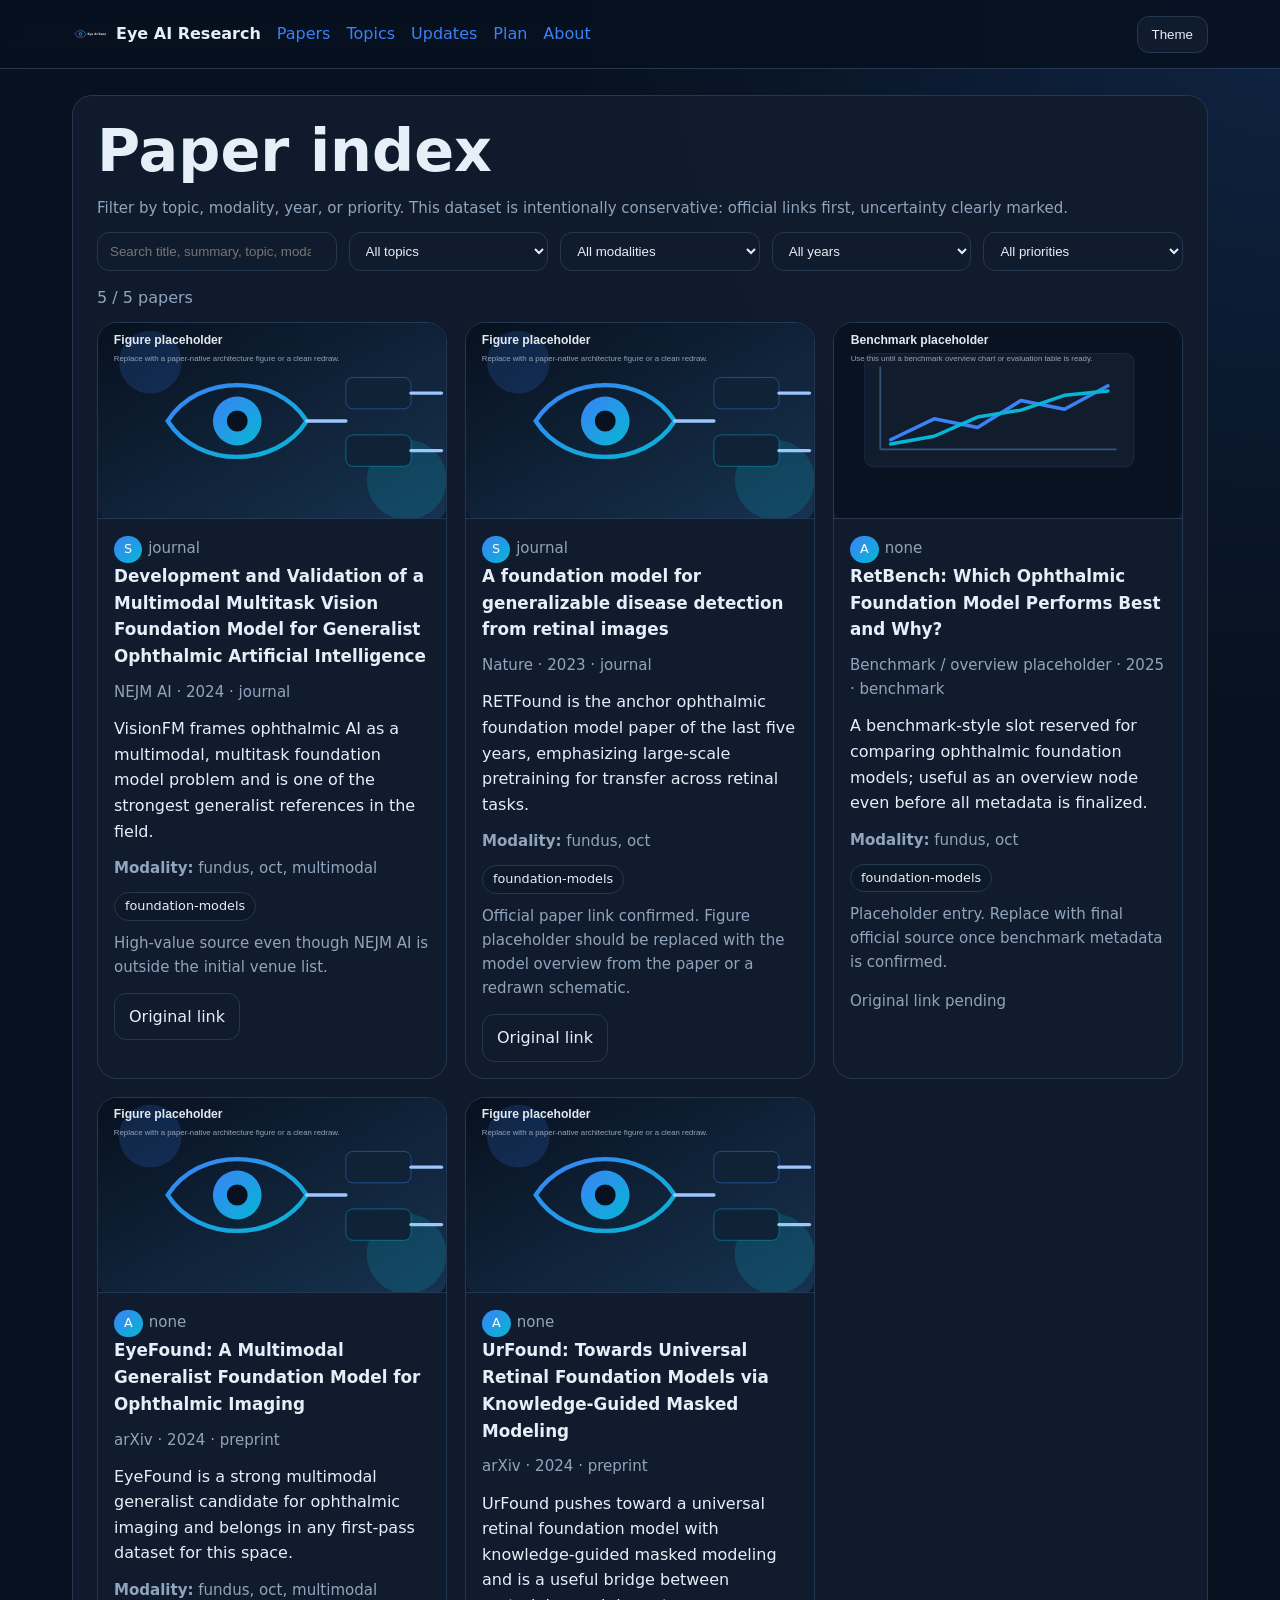
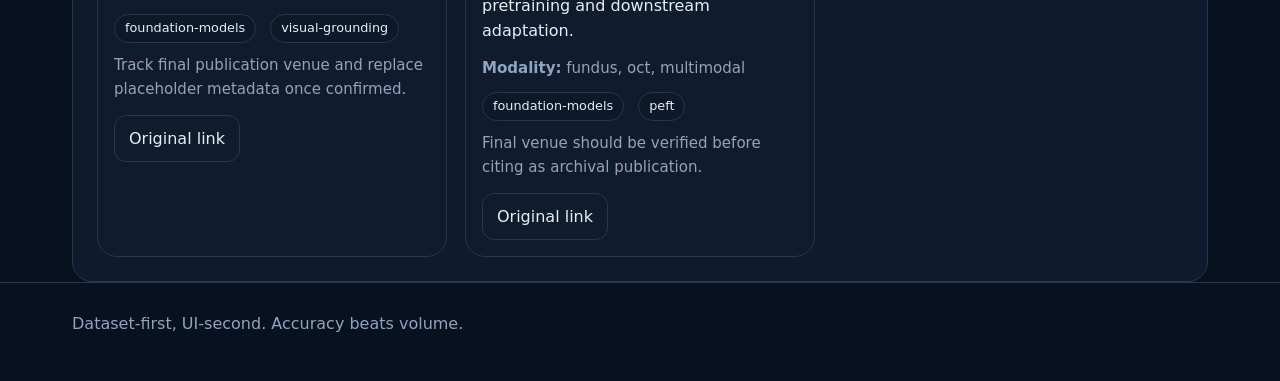
==== papers/index.html @ b607905f "Initial Eye AI Research GitHub Pages site" ====
<!doctype html>
<html lang="en" data-theme="dark">
<head>
  <meta charset="utf-8">
  <meta name="viewport" content="width=device-width, initial-scale=1">
  <title>Papers · Eye AI Research</title>
  <link rel="icon" href="../assets/images/logo.svg" type="image/svg+xml">
  <link rel="stylesheet" href="../assets/css/style.css">
</head>
<body>
<header><div class="container"><nav><a class="brand" href="../index.html"><img src="../assets/images/logo.svg" alt="Eye AI Research" width="34">Eye AI Research</a><a href="index.html">Papers</a><a href="../topics/foundation-models.html">Topics</a><a href="../updates/index.html">Updates</a><a href="../pages/research.html">Plan</a><a href="../pages/about.html">About</a><span class="spacer"></span><button class="theme-btn" data-theme-toggle type="button">Theme</button></nav></div></header>
<main class="container" id="papers-page">
  <section class="section">
    <h1>Paper index</h1>
    <p class="small">Filter by topic, modality, year, or priority. This dataset is intentionally conservative: official links first, uncertainty clearly marked.</p>
    <div class="filters">
      <input id="search" type="search" placeholder="Search title, summary, topic, modality...">
      <select id="topic-filter"><option value="">All topics</option></select>
      <select id="modality-filter"><option value="">All modalities</option></select>
      <select id="year-filter"><option value="">All years</option></select>
      <select id="priority-filter"><option value="">All priorities</option><option value="S">S</option><option value="A">A</option><option value="B">B</option><option value="C">C</option></select>
    </div>
    <div class="results-meta" id="results-count">Loading…</div>
    <div id="papers-grid" class="paper-grid js-data-error"></div>
  </section>
</main>
<footer><div class="container">Dataset-first, UI-second. Accuracy beats volume.</div></footer>
<script src="../assets/js/site.js" defer></script>
</body>
</html>
---- assets/css/style.css ----
:root {
  --bg: #07111f;
  --bg-soft: #0d1828;
  --card: #101c2e;
  --text: #e6eef8;
  --muted: #91a4bd;
  --border: #243852;
  --blue: #3b82f6;
  --cyan: #06b6d4;
  --gold: #f59e0b;
}
html[data-theme='light'] {
  --bg: #f7fbff;
  --bg-soft: #edf4fb;
  --card: #ffffff;
  --text: #102036;
  --muted: #58718c;
  --border: #d8e3ef;
}
* { box-sizing: border-box; }
body {
  margin: 0;
  font-family: Inter, ui-sans-serif, system-ui, -apple-system, BlinkMacSystemFont, "Segoe UI", sans-serif;
  background: radial-gradient(circle at top right, rgba(59,130,246,.16), transparent 30%), var(--bg);
  color: var(--text);
  line-height: 1.6;
}
a { color: var(--blue); text-decoration: none; }
a:hover { text-decoration: underline; }
img { max-width: 100%; }
.container { max-width: 1180px; margin: 0 auto; padding: 0 22px; }
header {
  position: sticky; top: 0; z-index: 20;
  backdrop-filter: blur(12px);
  background: color-mix(in srgb, var(--bg) 82%, transparent);
  border-bottom: 1px solid var(--border);
}
nav { display: flex; align-items: center; gap: 16px; min-height: 68px; flex-wrap: wrap; }
.brand { display: inline-flex; align-items: center; gap: 10px; font-weight: 700; color: var(--text); }
.spacer { flex: 1; }
.theme-btn, .btn {
  border: 1px solid var(--border);
  background: var(--card);
  color: var(--text);
  border-radius: 12px;
  padding: 10px 14px;
  cursor: pointer;
  display: inline-flex;
  align-items: center;
  gap: 8px;
}
.btn.primary { background: linear-gradient(135deg, var(--blue), var(--cyan)); border-color: transparent; color: white; }
main { padding: 36px 0 56px; }
.hero {
  display: grid;
  grid-template-columns: 1.25fr 0.95fr;
  gap: 28px;
  align-items: center;
}
.hero-card, .section, .card {
  background: color-mix(in srgb, var(--card) 94%, transparent);
  border: 1px solid var(--border);
  border-radius: 20px;
}
.hero-card { padding: 28px; }
.section { padding: 24px; margin-top: 26px; }
.grid { display: grid; gap: 18px; }
.grid-2 { grid-template-columns: repeat(2, minmax(0,1fr)); }
.grid-3 { grid-template-columns: repeat(3, minmax(0,1fr)); }
.paper-grid { display: grid; grid-template-columns: repeat(auto-fit, minmax(280px, 1fr)); gap: 18px; }
.card { overflow: hidden; }
.card-body { padding: 16px; }
.card-media { aspect-ratio: 16 / 9; background: var(--bg-soft); border-bottom: 1px solid var(--border); }
.card-media img { width: 100%; height: 100%; object-fit: cover; display: block; }
h1 { font-size: clamp(2rem, 4.6vw, 3.8rem); line-height: 1.05; margin: 0 0 14px; }
h2 { margin: 0 0 14px; font-size: 1.6rem; }
h3 { margin: 0 0 10px; font-size: 1.05rem; }
p { margin: 0 0 12px; }
.small { font-size: .94rem; color: var(--muted); }
.muted { color: var(--muted); }
.badge, .flag {
  display: inline-flex; align-items: center; justify-content: center;
  padding: 3px 10px; border-radius: 999px; font-size: .8rem; margin-right: 6px;
}
.badge { border: 1px solid var(--border); background: var(--bg-soft); }
.flag { background: linear-gradient(135deg, var(--blue), var(--cyan)); color: white; }
.tags { display: flex; gap: 8px; flex-wrap: wrap; margin: 8px 0 10px; }
.actions { display: flex; gap: 10px; flex-wrap: wrap; margin-top: 14px; }
.meta-list { display: grid; grid-template-columns: repeat(2, minmax(0,1fr)); gap: 12px; }
.filters {
  display: grid;
  grid-template-columns: 1.2fr repeat(4, minmax(0, 1fr));
  gap: 12px;
  margin-bottom: 14px;
}
input, select {
  width: 100%; padding: 10px 12px; border-radius: 12px; border: 1px solid var(--border);
  background: var(--card); color: var(--text);
}
.results-meta { margin-bottom: 12px; color: var(--muted); }
.topic-hero { display: grid; grid-template-columns: 1.1fr .9fr; gap: 20px; align-items: center; }
.notice {
  padding: 14px 16px; border-left: 4px solid var(--gold); background: rgba(245,158,11,.08); border-radius: 12px;
}
footer { border-top: 1px solid var(--border); color: var(--muted); padding: 28px 0 44px; }
code { background: var(--bg-soft); border: 1px solid var(--border); padding: 2px 6px; border-radius: 8px; }
@media (max-width: 920px) {
  .hero, .topic-hero, .grid-2, .grid-3, .filters { grid-template-columns: 1fr; }
}
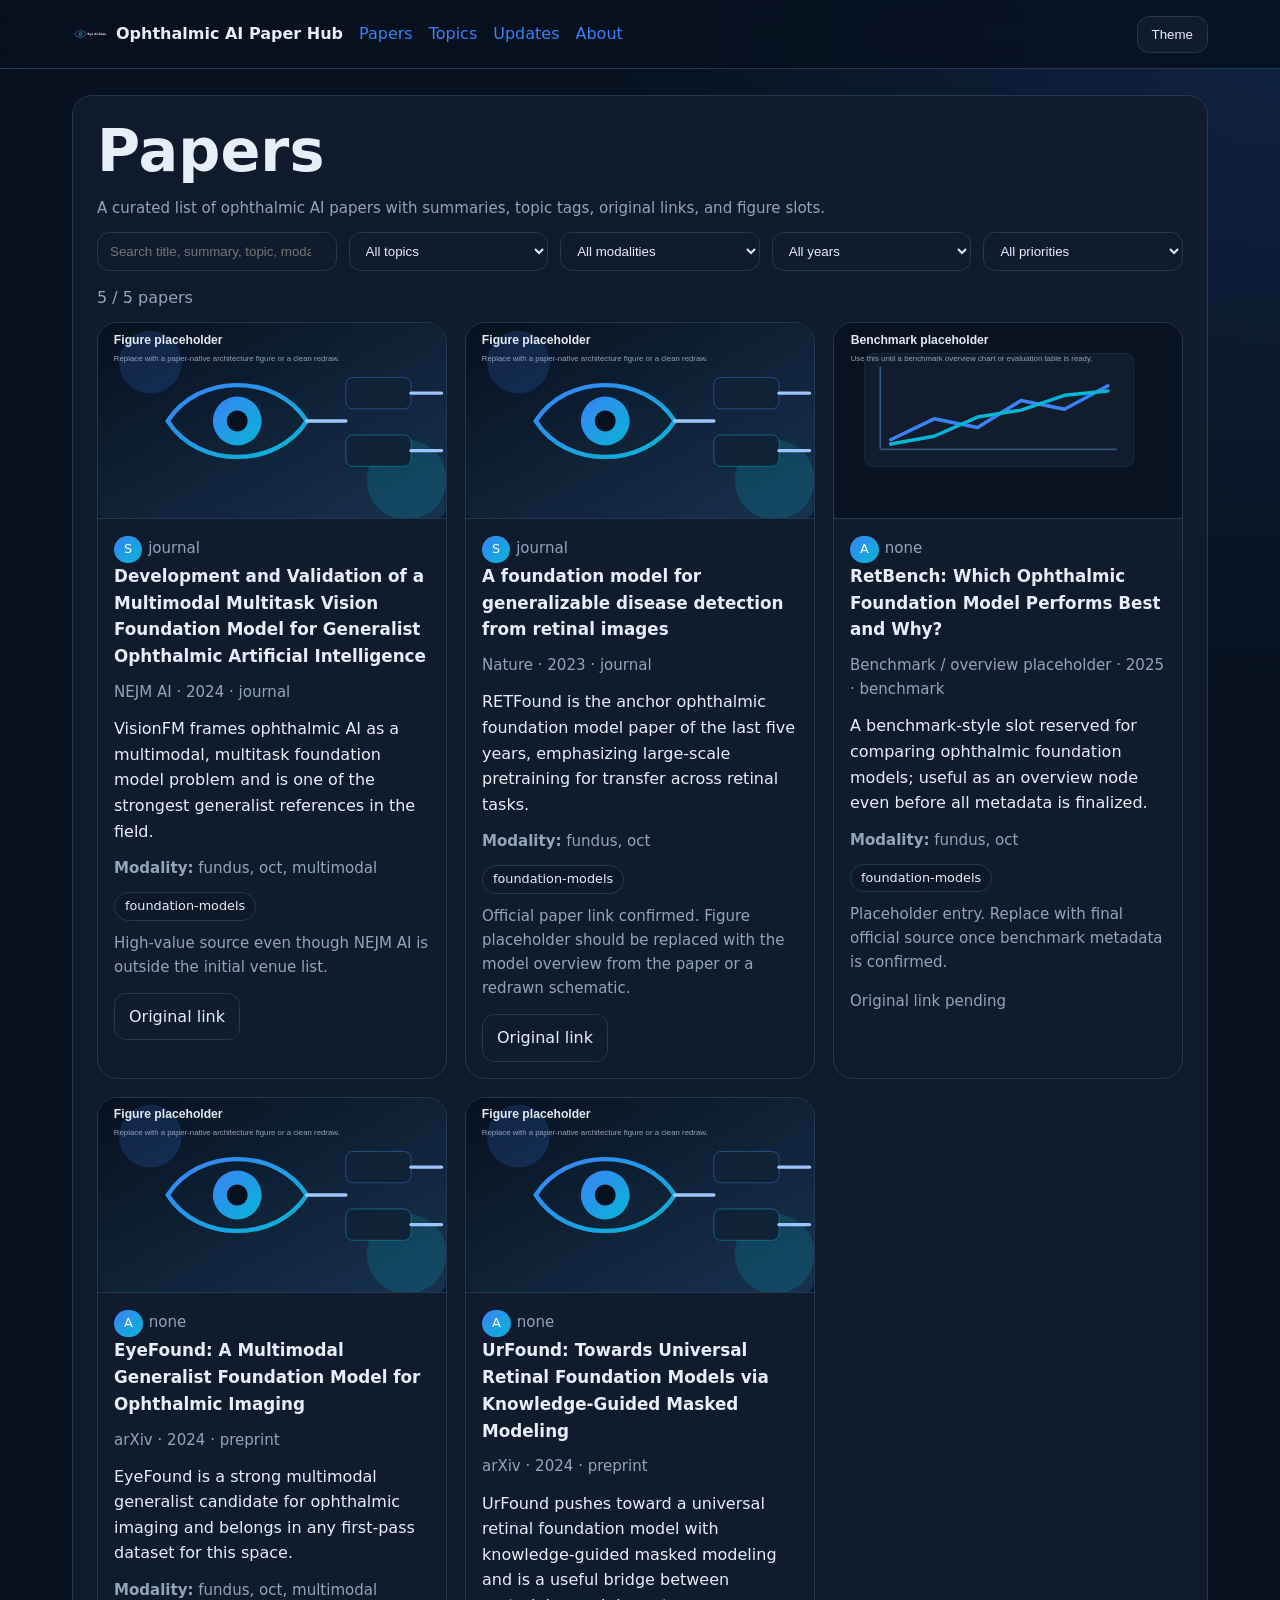
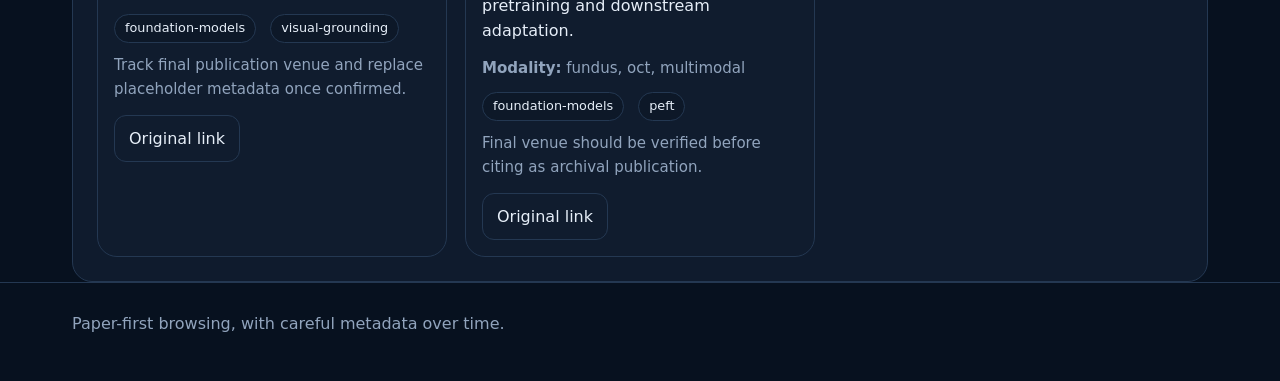
==== commit b5b42667: "Refocus site as paper-sharing hub" ====
--- a/papers/index.html
+++ b/papers/index.html
@@ -3,16 +3,16 @@
 <head>
   <meta charset="utf-8">
   <meta name="viewport" content="width=device-width, initial-scale=1">
-  <title>Papers · Eye AI Research</title>
+  <title>Papers · Ophthalmic AI Paper Hub</title>
   <link rel="icon" href="../assets/images/logo.svg" type="image/svg+xml">
   <link rel="stylesheet" href="../assets/css/style.css">
 </head>
 <body>
-<header><div class="container"><nav><a class="brand" href="../index.html"><img src="../assets/images/logo.svg" alt="Eye AI Research" width="34">Eye AI Research</a><a href="index.html">Papers</a><a href="../topics/foundation-models.html">Topics</a><a href="../updates/index.html">Updates</a><a href="../pages/research.html">Plan</a><a href="../pages/about.html">About</a><span class="spacer"></span><button class="theme-btn" data-theme-toggle type="button">Theme</button></nav></div></header>
+<header><div class="container"><nav><a class="brand" href="../index.html"><img src="../assets/images/logo.svg" alt="Ophthalmic AI Paper Hub" width="34">Ophthalmic AI Paper Hub</a><a href="index.html">Papers</a><a href="../topics/foundation-models.html">Topics</a><a href="../updates/index.html">Updates</a><a href="../pages/about.html">About</a><span class="spacer"></span><button class="theme-btn" data-theme-toggle type="button">Theme</button></nav></div></header>
 <main class="container" id="papers-page">
   <section class="section">
-    <h1>Paper index</h1>
-    <p class="small">Filter by topic, modality, year, or priority. This dataset is intentionally conservative: official links first, uncertainty clearly marked.</p>
+    <h1>Papers</h1>
+    <p class="small">A curated list of ophthalmic AI papers with summaries, topic tags, original links, and figure slots.</p>
     <div class="filters">
       <input id="search" type="search" placeholder="Search title, summary, topic, modality...">
       <select id="topic-filter"><option value="">All topics</option></select>
@@ -24,7 +24,7 @@
     <div id="papers-grid" class="paper-grid js-data-error"></div>
   </section>
 </main>
-<footer><div class="container">Dataset-first, UI-second. Accuracy beats volume.</div></footer>
+<footer><div class="container">Paper-first browsing, with careful metadata over time.</div></footer>
 <script src="../assets/js/site.js" defer></script>
 </body>
 </html>
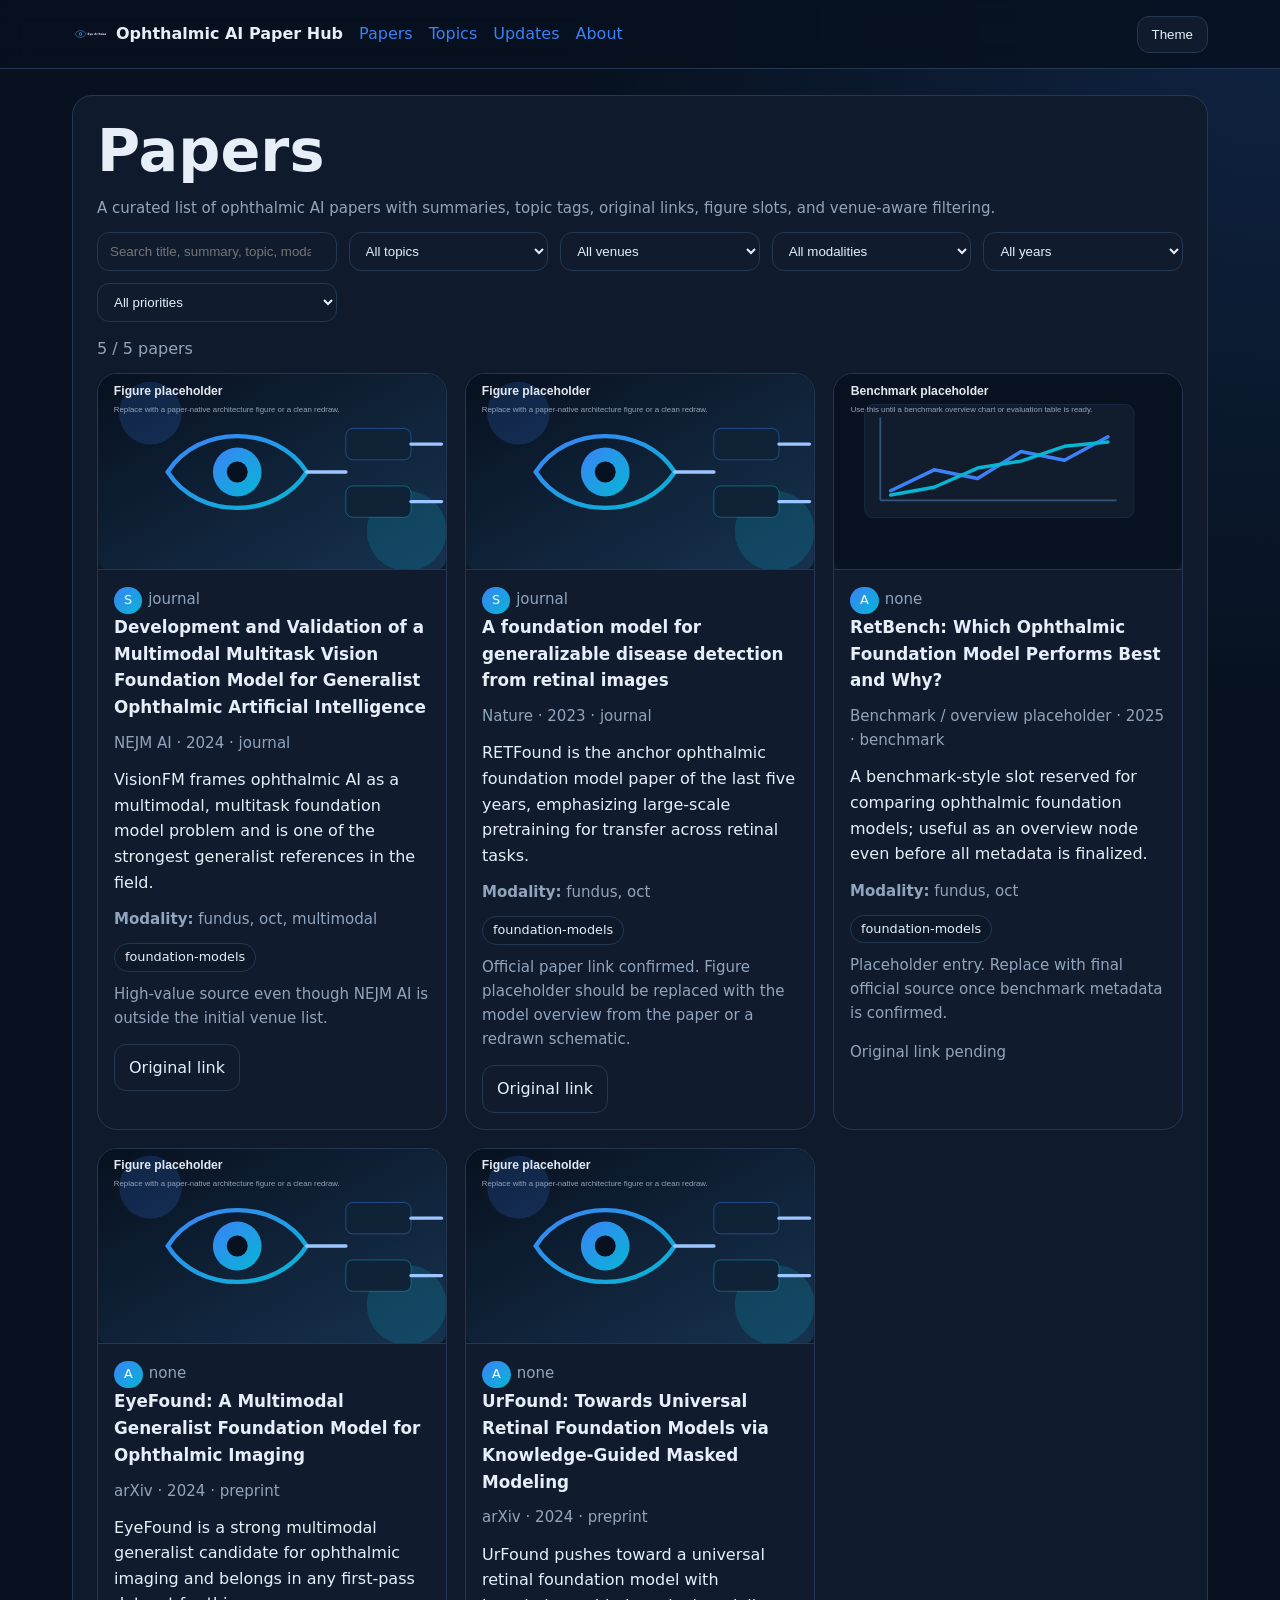
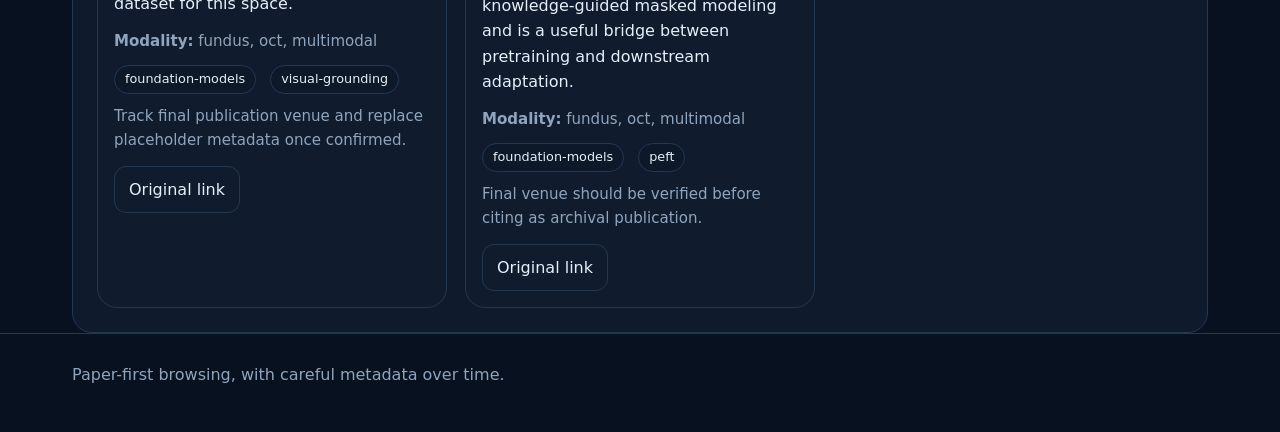
==== commit 68a98c78: "Add venue filter and update engine plan" ====
--- a/papers/index.html
+++ b/papers/index.html
@@ -12,10 +12,11 @@
 <main class="container" id="papers-page">
   <section class="section">
     <h1>Papers</h1>
-    <p class="small">A curated list of ophthalmic AI papers with summaries, topic tags, original links, and figure slots.</p>
+    <p class="small">A curated list of ophthalmic AI papers with summaries, topic tags, original links, figure slots, and venue-aware filtering.</p>
     <div class="filters">
       <input id="search" type="search" placeholder="Search title, summary, topic, modality...">
       <select id="topic-filter"><option value="">All topics</option></select>
+      <select id="venue-filter"><option value="">All venues</option></select>
       <select id="modality-filter"><option value="">All modalities</option></select>
       <select id="year-filter"><option value="">All years</option></select>
       <select id="priority-filter"><option value="">All priorities</option><option value="S">S</option><option value="A">A</option><option value="B">B</option><option value="C">C</option></select>
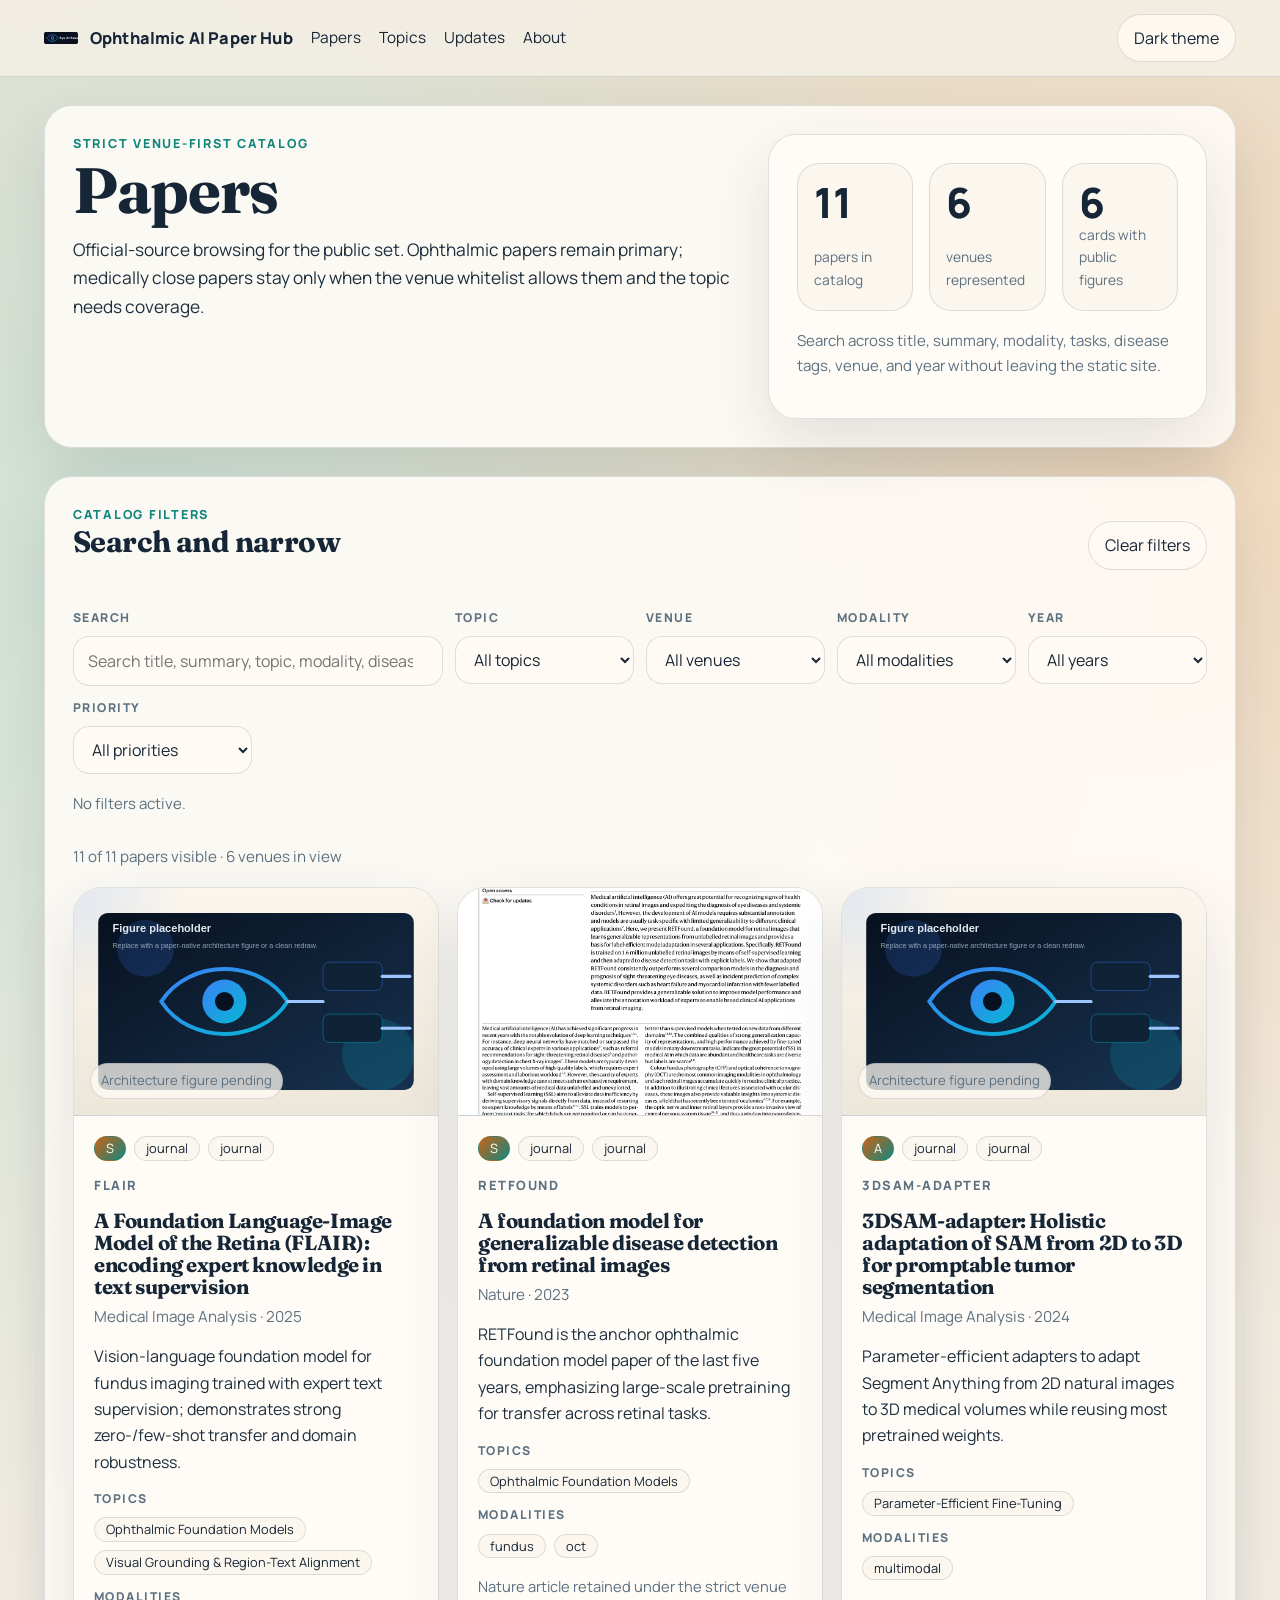
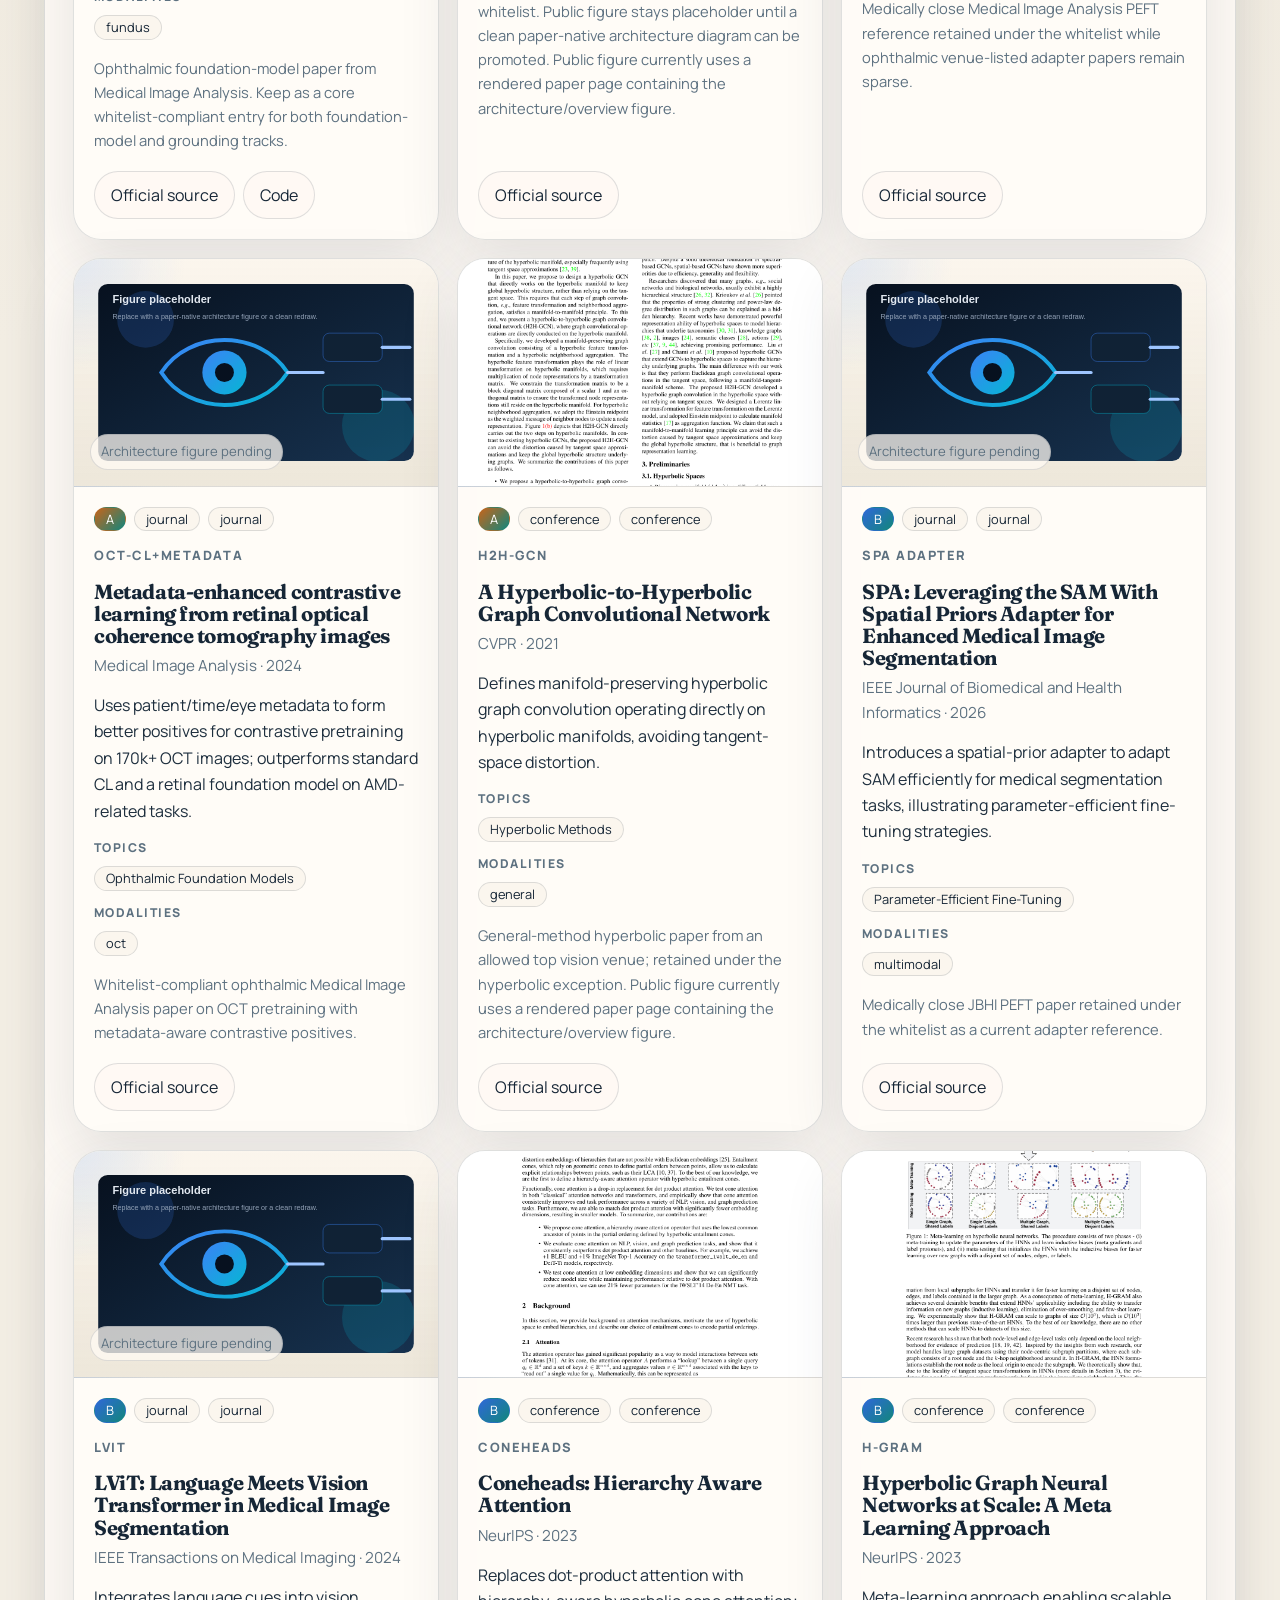
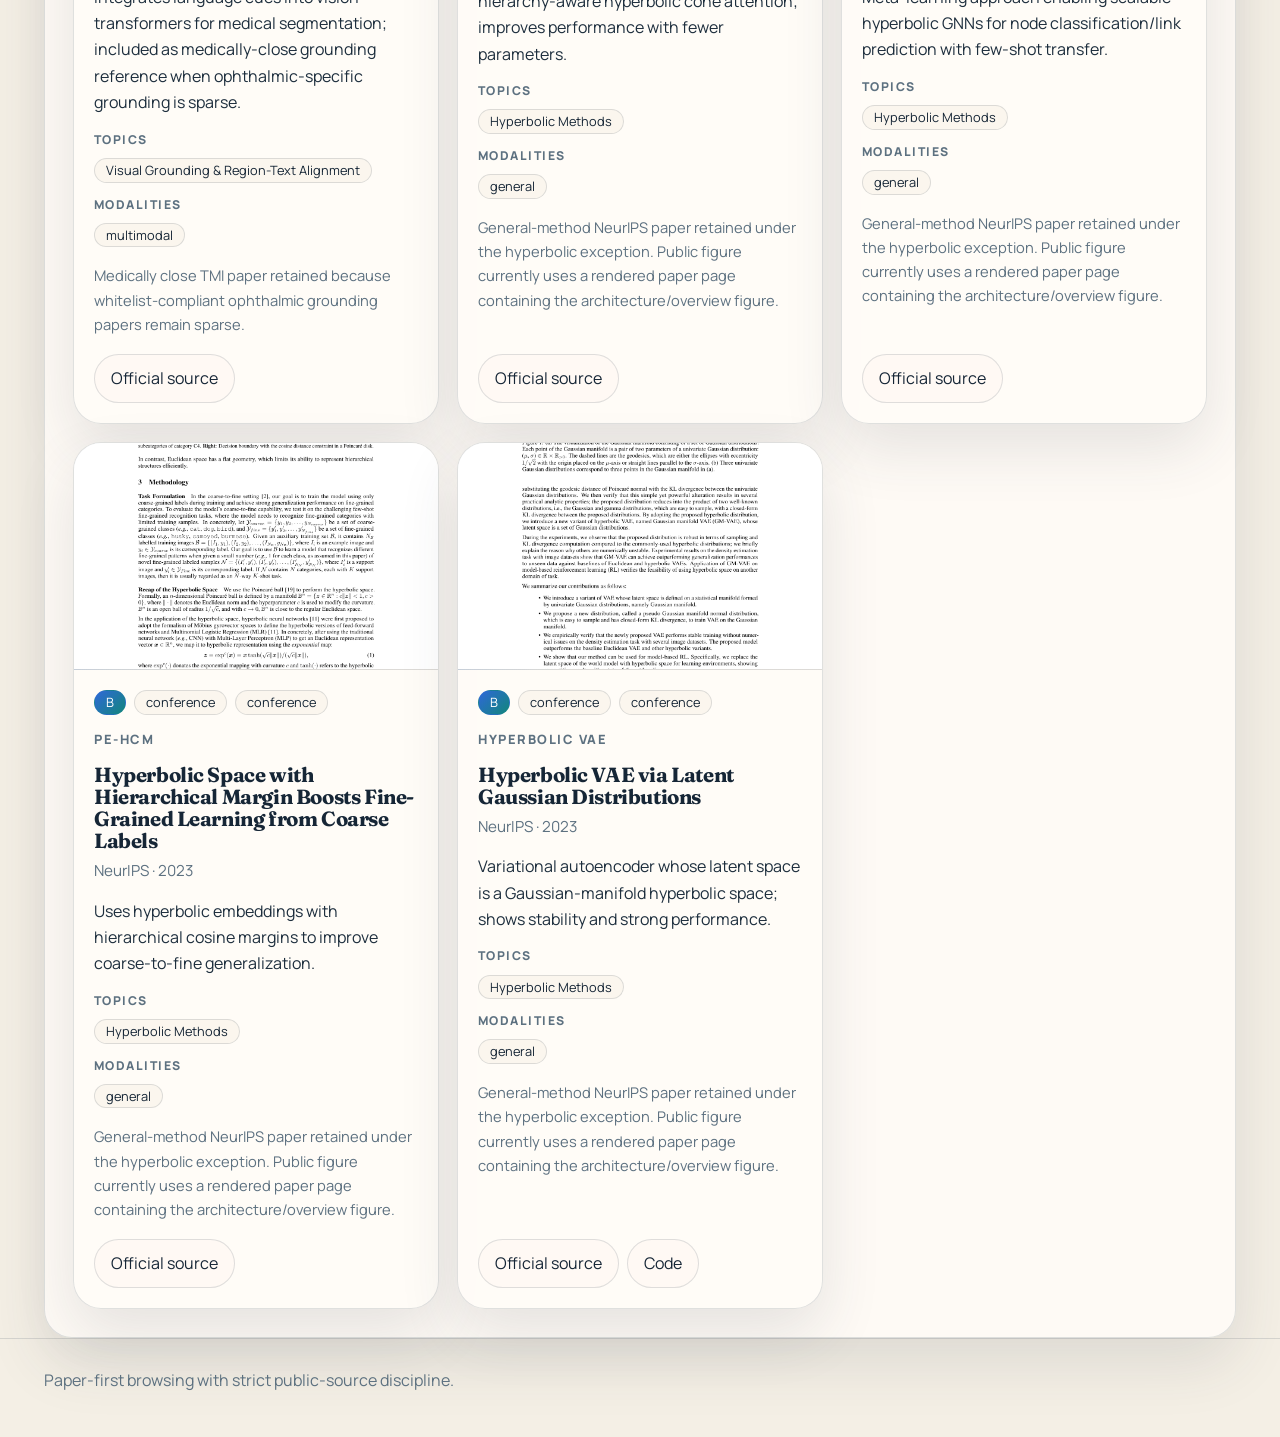
==== commit 9d1cdbfc: "Enforce strict venue library and refresh layout" ====
--- a/papers/index.html
+++ b/papers/index.html
@@ -4,28 +4,100 @@
   <meta charset="utf-8">
   <meta name="viewport" content="width=device-width, initial-scale=1">
   <title>Papers · Ophthalmic AI Paper Hub</title>
+  <meta name="description" content="Browse the strict venue-first ophthalmic AI paper catalog with official-source links, compact summaries, and filterable metadata.">
   <link rel="icon" href="../assets/images/logo.svg" type="image/svg+xml">
   <link rel="stylesheet" href="../assets/css/style.css">
 </head>
 <body>
-<header><div class="container"><nav><a class="brand" href="../index.html"><img src="../assets/images/logo.svg" alt="Ophthalmic AI Paper Hub" width="34">Ophthalmic AI Paper Hub</a><a href="index.html">Papers</a><a href="../topics/foundation-models.html">Topics</a><a href="../updates/index.html">Updates</a><a href="../pages/about.html">About</a><span class="spacer"></span><button class="theme-btn" data-theme-toggle type="button">Theme</button></nav></div></header>
+<header>
+  <div class="container">
+    <nav>
+      <a class="brand" href="../index.html"><img src="../assets/images/logo.svg" alt="Ophthalmic AI Paper Hub" width="34">Ophthalmic AI Paper Hub</a>
+      <a href="index.html">Papers</a>
+      <a href="../topics/foundation-models.html">Topics</a>
+      <a href="../updates/index.html">Updates</a>
+      <a href="../pages/about.html">About</a>
+      <span class="spacer"></span>
+      <button class="theme-btn" data-theme-toggle type="button">Theme</button>
+    </nav>
+  </div>
+</header>
 <main class="container" id="papers-page">
-  <section class="section">
-    <h1>Papers</h1>
-    <p class="small">A curated list of ophthalmic AI papers with summaries, topic tags, original links, figure slots, and venue-aware filtering.</p>
+  <section class="section page-banner">
+    <div>
+      <p class="eyebrow">Strict venue-first catalog</p>
+      <h1>Papers</h1>
+      <p class="lead">Official-source browsing for the public set. Ophthalmic papers remain primary; medically close papers stay only when the venue whitelist allows them and the topic needs coverage.</p>
+    </div>
+    <aside class="hero-card page-banner-panel">
+      <div class="metric-grid">
+        <div class="metric">
+          <span data-paper-count>—</span>
+          <small>papers in catalog</small>
+        </div>
+        <div class="metric">
+          <span data-venue-count>—</span>
+          <small>venues represented</small>
+        </div>
+        <div class="metric">
+          <span data-figure-count>—</span>
+          <small>cards with public figures</small>
+        </div>
+      </div>
+      <p class="small">Search across title, summary, modality, tasks, disease tags, venue, and year without leaving the static site.</p>
+    </aside>
+  </section>
+
+  <section class="section filter-panel">
+    <div class="section-head">
+      <div>
+        <p class="eyebrow">Catalog filters</p>
+        <h2>Search and narrow</h2>
+      </div>
+      <button class="btn" id="reset-filters" type="button">Clear filters</button>
+    </div>
+
     <div class="filters">
-      <input id="search" type="search" placeholder="Search title, summary, topic, modality...">
-      <select id="topic-filter"><option value="">All topics</option></select>
-      <select id="venue-filter"><option value="">All venues</option></select>
-      <select id="modality-filter"><option value="">All modalities</option></select>
-      <select id="year-filter"><option value="">All years</option></select>
-      <select id="priority-filter"><option value="">All priorities</option><option value="S">S</option><option value="A">A</option><option value="B">B</option><option value="C">C</option></select>
+      <label class="filter-field search-field">
+        <span class="filter-label">Search</span>
+        <input id="search" type="search" placeholder="Search title, summary, topic, modality, disease...">
+      </label>
+      <label class="filter-field">
+        <span class="filter-label">Topic</span>
+        <select id="topic-filter"><option value="">All topics</option></select>
+      </label>
+      <label class="filter-field">
+        <span class="filter-label">Venue</span>
+        <select id="venue-filter"><option value="">All venues</option></select>
+      </label>
+      <label class="filter-field">
+        <span class="filter-label">Modality</span>
+        <select id="modality-filter"><option value="">All modalities</option></select>
+      </label>
+      <label class="filter-field">
+        <span class="filter-label">Year</span>
+        <select id="year-filter"><option value="">All years</option></select>
+      </label>
+      <label class="filter-field">
+        <span class="filter-label">Priority</span>
+        <select id="priority-filter">
+          <option value="">All priorities</option>
+          <option value="S">S</option>
+          <option value="A">A</option>
+          <option value="B">B</option>
+          <option value="C">C</option>
+        </select>
+      </label>
     </div>
+
+    <div id="active-filters" class="tags active-filter-tags"></div>
     <div class="results-meta" id="results-count">Loading…</div>
     <div id="papers-grid" class="paper-grid js-data-error"></div>
   </section>
 </main>
-<footer><div class="container">Paper-first browsing, with careful metadata over time.</div></footer>
+<footer>
+  <div class="container">Paper-first browsing with strict public-source discipline.</div>
+</footer>
 <script src="../assets/js/site.js" defer></script>
 </body>
-</html>+</html>
--- a/assets/css/style.css
+++ b/assets/css/style.css
@@ -1,109 +1,697 @@
+@import url("https://fonts.googleapis.com/css2?family=Fraunces:opsz,wght@9..144,600;700&family=Manrope:wght@400;500;600;700;800&display=swap");
+
 :root {
-  --bg: #07111f;
-  --bg-soft: #0d1828;
-  --card: #101c2e;
-  --text: #e6eef8;
-  --muted: #91a4bd;
-  --border: #243852;
-  --blue: #3b82f6;
-  --cyan: #06b6d4;
-  --gold: #f59e0b;
-}
+  --bg: #07131c;
+  --bg-alt: #0d1f2c;
+  --surface: rgba(14, 29, 40, 0.9);
+  --surface-strong: rgba(17, 36, 50, 0.96);
+  --surface-soft: rgba(21, 43, 58, 0.78);
+  --text: #edf4f8;
+  --muted: #98acba;
+  --border: rgba(166, 190, 206, 0.18);
+  --accent: #ff9d42;
+  --accent-soft: rgba(255, 157, 66, 0.14);
+  --teal: #4bc7bc;
+  --blue: #6ea8ff;
+  --shadow: 0 24px 60px rgba(3, 9, 16, 0.28);
+  --shadow-soft: 0 10px 30px rgba(3, 9, 16, 0.16);
+}
+
 html[data-theme='light'] {
-  --bg: #f7fbff;
-  --bg-soft: #edf4fb;
-  --card: #ffffff;
-  --text: #102036;
-  --muted: #58718c;
-  --border: #d8e3ef;
-}
-* { box-sizing: border-box; }
+  --bg: #f4efe5;
+  --bg-alt: #ebe4d6;
+  --surface: rgba(255, 250, 244, 0.92);
+  --surface-strong: rgba(255, 252, 247, 0.96);
+  --surface-soft: rgba(250, 244, 234, 0.82);
+  --text: #162636;
+  --muted: #5d7180;
+  --border: rgba(30, 51, 70, 0.14);
+  --accent: #c86419;
+  --accent-soft: rgba(200, 100, 25, 0.1);
+  --teal: #12867c;
+  --blue: #2f68d8;
+  --shadow: 0 24px 60px rgba(49, 61, 74, 0.12);
+  --shadow-soft: 0 10px 30px rgba(49, 61, 74, 0.08);
+}
+
+* {
+  box-sizing: border-box;
+}
+
+html {
+  scroll-behavior: smooth;
+}
+
 body {
   margin: 0;
-  font-family: Inter, ui-sans-serif, system-ui, -apple-system, BlinkMacSystemFont, "Segoe UI", sans-serif;
-  background: radial-gradient(circle at top right, rgba(59,130,246,.16), transparent 30%), var(--bg);
+  position: relative;
+  font-family: "Manrope", "Avenir Next", "Segoe UI", sans-serif;
+  background:
+    radial-gradient(circle at 12% 12%, rgba(75, 199, 188, 0.18), transparent 24%),
+    radial-gradient(circle at 88% 10%, rgba(255, 157, 66, 0.2), transparent 20%),
+    linear-gradient(180deg, var(--bg-alt) 0%, var(--bg) 42%, var(--bg) 100%);
   color: var(--text);
-  line-height: 1.6;
-}
-a { color: var(--blue); text-decoration: none; }
-a:hover { text-decoration: underline; }
-img { max-width: 100%; }
-.container { max-width: 1180px; margin: 0 auto; padding: 0 22px; }
+  line-height: 1.65;
+}
+
+body::before {
+  content: "";
+  position: fixed;
+  inset: 0;
+  pointer-events: none;
+  background-image:
+    linear-gradient(rgba(255, 255, 255, 0.025) 1px, transparent 1px),
+    linear-gradient(90deg, rgba(255, 255, 255, 0.025) 1px, transparent 1px);
+  background-size: 42px 42px;
+  mask-image: linear-gradient(180deg, rgba(0, 0, 0, 0.55), transparent 95%);
+  z-index: -1;
+}
+
+a {
+  color: var(--blue);
+  text-decoration: none;
+}
+
+a:hover {
+  text-decoration: underline;
+}
+
+img {
+  max-width: 100%;
+}
+
+button,
+input,
+select,
+textarea {
+  font: inherit;
+}
+
+ul {
+  margin: 0;
+  padding-left: 1.1rem;
+}
+
+li + li {
+  margin-top: 0.35rem;
+}
+
+.container {
+  max-width: 1240px;
+  margin: 0 auto;
+  padding: 0 24px;
+}
+
 header {
-  position: sticky; top: 0; z-index: 20;
-  backdrop-filter: blur(12px);
-  background: color-mix(in srgb, var(--bg) 82%, transparent);
+  position: sticky;
+  top: 0;
+  z-index: 20;
+  backdrop-filter: blur(16px);
+  background: color-mix(in srgb, var(--bg) 86%, transparent);
   border-bottom: 1px solid var(--border);
-}
-nav { display: flex; align-items: center; gap: 16px; min-height: 68px; flex-wrap: wrap; }
-.brand { display: inline-flex; align-items: center; gap: 10px; font-weight: 700; color: var(--text); }
-.spacer { flex: 1; }
-.theme-btn, .btn {
+  box-shadow: 0 1px 0 rgba(255, 255, 255, 0.03);
+}
+
+nav {
+  display: flex;
+  align-items: center;
+  gap: 18px;
+  min-height: 76px;
+  flex-wrap: wrap;
+}
+
+nav a {
+  color: var(--text);
+  font-size: 0.96rem;
+}
+
+.brand {
+  display: inline-flex;
+  align-items: center;
+  gap: 12px;
+  font-size: 1.02rem;
+  font-weight: 800;
+  letter-spacing: 0.01em;
+}
+
+.spacer {
+  flex: 1;
+}
+
+.theme-btn,
+.btn {
   border: 1px solid var(--border);
-  background: var(--card);
+  background: color-mix(in srgb, var(--surface) 92%, transparent);
   color: var(--text);
-  border-radius: 12px;
-  padding: 10px 14px;
+  border-radius: 999px;
+  padding: 10px 16px;
   cursor: pointer;
   display: inline-flex;
   align-items: center;
+  justify-content: center;
   gap: 8px;
-}
-.btn.primary { background: linear-gradient(135deg, var(--blue), var(--cyan)); border-color: transparent; color: white; }
-main { padding: 36px 0 56px; }
-.hero {
-  display: grid;
-  grid-template-columns: 1.25fr 0.95fr;
-  gap: 28px;
+  transition: transform 160ms ease, box-shadow 160ms ease, border-color 160ms ease;
+}
+
+.theme-btn:hover,
+.btn:hover {
+  text-decoration: none;
+  transform: translateY(-1px);
+  border-color: color-mix(in srgb, var(--accent) 45%, var(--border));
+  box-shadow: var(--shadow-soft);
+}
+
+.btn.primary {
+  background: linear-gradient(135deg, var(--accent), var(--teal));
+  border-color: transparent;
+  color: white;
+}
+
+main {
+  padding: 40px 0 64px;
+}
+
+.hero-shell,
+.page-banner,
+.topic-hero {
+  display: grid;
+  grid-template-columns: minmax(0, 1.45fr) minmax(300px, 0.95fr);
+  gap: 24px;
+  align-items: stretch;
+}
+
+.hero-card,
+.section,
+.card {
+  background: color-mix(in srgb, var(--surface-strong) 92%, transparent);
+  border: 1px solid var(--border);
+  border-radius: 28px;
+  box-shadow: var(--shadow);
+}
+
+.hero-card,
+.section {
+  padding: 28px;
+}
+
+.section {
+  margin-top: 28px;
+}
+
+.card {
+  overflow: hidden;
+}
+
+.card-body {
+  padding: 20px;
+}
+
+.hero-copy,
+.hero-panel,
+.page-banner-panel {
+  animation: rise-in 520ms ease both;
+}
+
+.hero-copy {
+  display: flex;
+  flex-direction: column;
+  justify-content: space-between;
+  gap: 18px;
+}
+
+.hero-panel,
+.page-banner-panel {
+  display: flex;
+  flex-direction: column;
+  gap: 18px;
+}
+
+.eyebrow {
+  margin: 0;
+  font-size: 0.78rem;
+  font-weight: 800;
+  letter-spacing: 0.14em;
+  text-transform: uppercase;
+  color: var(--teal);
+}
+
+.lead {
+  font-size: 1.08rem;
+  color: color-mix(in srgb, var(--text) 90%, var(--muted));
+  max-width: 62ch;
+}
+
+.stack {
+  display: grid;
+  gap: 14px;
+}
+
+.metric-grid,
+.meta-list,
+.grid {
+  display: grid;
+  gap: 16px;
+}
+
+.metric-grid {
+  grid-template-columns: repeat(3, minmax(0, 1fr));
+}
+
+.metric {
+  padding: 18px 16px;
+  border-radius: 22px;
+  background: color-mix(in srgb, var(--surface-soft) 84%, transparent);
+  border: 1px solid color-mix(in srgb, var(--border) 95%, transparent);
+  min-height: 106px;
+  display: flex;
+  flex-direction: column;
+  justify-content: space-between;
+}
+
+.metric strong,
+.metric span {
+  font-size: clamp(1.8rem, 4vw, 2.6rem);
+  font-weight: 800;
+  line-height: 1;
+}
+
+.metric small {
+  color: var(--muted);
+  font-size: 0.86rem;
+}
+
+.policy-points {
+  display: grid;
+  gap: 10px;
+}
+
+.policy-points p {
+  margin: 0;
+  padding-left: 16px;
+  position: relative;
+}
+
+.policy-points p::before {
+  content: "";
+  position: absolute;
+  left: 0;
+  top: 0.72em;
+  width: 7px;
+  height: 7px;
+  border-radius: 999px;
+  background: var(--accent);
+}
+
+.section-head {
+  display: flex;
+  align-items: end;
+  justify-content: space-between;
+  gap: 16px;
+  margin-bottom: 20px;
+  flex-wrap: wrap;
+}
+
+.topic-shelf {
+  grid-template-columns: repeat(2, minmax(0, 1fr));
+}
+
+.topic-tile {
+  padding: 22px;
+  border-radius: 24px;
+  background: color-mix(in srgb, var(--surface-soft) 82%, transparent);
+  border: 1px solid var(--border);
+  display: flex;
+  flex-direction: column;
+  gap: 14px;
+}
+
+.topic-tile p:last-child {
+  margin-bottom: 0;
+}
+
+.topic-stat {
+  display: inline-flex;
   align-items: center;
-}
-.hero-card, .section, .card {
-  background: color-mix(in srgb, var(--card) 94%, transparent);
+  gap: 8px;
+  align-self: flex-start;
+  padding: 6px 12px;
+  border-radius: 999px;
+  background: var(--accent-soft);
+  color: var(--text);
+  font-size: 0.88rem;
+}
+
+.topic-stat strong {
+  font-size: 1rem;
+}
+
+.grid-2 {
+  grid-template-columns: repeat(2, minmax(0, 1fr));
+}
+
+.grid-3 {
+  grid-template-columns: repeat(3, minmax(0, 1fr));
+}
+
+.paper-grid {
+  display: grid;
+  grid-template-columns: repeat(auto-fit, minmax(300px, 1fr));
+  gap: 18px;
+}
+
+.paper-grid-featured {
+  grid-template-columns: repeat(auto-fit, minmax(320px, 1fr));
+}
+
+.paper-card {
+  display: grid;
+  grid-template-rows: auto 1fr;
+  min-height: 100%;
+  animation: rise-in 480ms ease both;
+}
+
+.paper-visual,
+.card-media {
+  aspect-ratio: 16 / 10;
+  border-bottom: 1px solid var(--border);
+  background:
+    radial-gradient(circle at top left, rgba(110, 168, 255, 0.18), transparent 26%),
+    linear-gradient(180deg, color-mix(in srgb, var(--surface-soft) 92%, transparent), color-mix(in srgb, var(--bg-alt) 88%, transparent));
+  position: relative;
+  overflow: hidden;
+}
+
+.paper-visual img,
+.card-media img {
+  width: 100%;
+  height: 100%;
+  display: block;
+  object-fit: cover;
+}
+
+.paper-visual.is-placeholder img {
+  object-fit: contain;
+  padding: 24px;
+}
+
+.paper-visual.is-placeholder::after {
+  content: "Architecture figure pending";
+  position: absolute;
+  left: 16px;
+  bottom: 16px;
+  padding: 6px 10px;
+  border-radius: 999px;
+  background: color-mix(in srgb, var(--surface) 82%, transparent);
   border: 1px solid var(--border);
+  color: var(--muted);
+  font-size: 0.82rem;
+}
+
+.paper-card-body {
+  display: flex;
+  flex-direction: column;
+  gap: 14px;
+}
+
+.paper-topline {
+  display: flex;
+  gap: 8px;
+  flex-wrap: wrap;
+  align-items: center;
+}
+
+.paper-short-title {
+  margin: 0;
+  font-size: 0.8rem;
+  font-weight: 800;
+  letter-spacing: 0.12em;
+  text-transform: uppercase;
+  color: var(--muted);
+}
+
+.paper-citation {
+  margin: -6px 0 0;
+  color: var(--muted);
+  font-size: 0.95rem;
+}
+
+.paper-summary {
+  margin: 0;
+  color: color-mix(in srgb, var(--text) 90%, var(--muted));
+  display: -webkit-box;
+  -webkit-line-clamp: 6;
+  -webkit-box-orient: vertical;
+  overflow: hidden;
+}
+
+.paper-meta-grid {
+  display: grid;
+  gap: 12px;
+}
+
+.paper-note {
+  margin: 0;
+  padding-top: 2px;
+  color: var(--muted);
+  font-size: 0.92rem;
+}
+
+.field-label {
+  display: block;
+  margin-bottom: 8px;
+  font-size: 0.76rem;
+  font-weight: 800;
+  letter-spacing: 0.12em;
+  text-transform: uppercase;
+  color: var(--muted);
+}
+
+h1,
+h2,
+h3 {
+  margin: 0 0 12px;
+  font-family: "Fraunces", Georgia, serif;
+  line-height: 1.08;
+  letter-spacing: -0.02em;
+}
+
+h1 {
+  font-size: clamp(2.3rem, 5vw, 4.35rem);
+}
+
+h2 {
+  font-size: clamp(1.6rem, 2.3vw, 2.35rem);
+}
+
+h3 {
+  font-size: 1.28rem;
+}
+
+p {
+  margin: 0 0 12px;
+}
+
+.small {
+  font-size: 0.94rem;
+  color: var(--muted);
+}
+
+.muted {
+  color: var(--muted);
+}
+
+.badge,
+.flag {
+  display: inline-flex;
+  align-items: center;
+  justify-content: center;
+  gap: 6px;
+  padding: 5px 11px;
+  border-radius: 999px;
+  font-size: 0.8rem;
+  line-height: 1;
+}
+
+.badge {
+  border: 1px solid var(--border);
+  background: color-mix(in srgb, var(--surface-soft) 88%, transparent);
+  color: var(--text);
+}
+
+.flag {
+  border: 1px solid transparent;
+  color: white;
+  background: linear-gradient(135deg, var(--accent), var(--teal));
+}
+
+.priority-B,
+.priority-C {
+  background: linear-gradient(135deg, var(--blue), var(--teal));
+}
+
+.tags,
+.actions {
+  display: flex;
+  gap: 8px;
+  flex-wrap: wrap;
+}
+
+.actions {
+  margin-top: auto;
+  padding-top: 4px;
+}
+
+.meta-list {
+  grid-template-columns: repeat(2, minmax(0, 1fr));
+}
+
+.filters {
+  display: grid;
+  grid-template-columns: repeat(12, minmax(0, 1fr));
+  gap: 12px;
+}
+
+.filter-field {
+  grid-column: span 2;
+}
+
+.filter-field.search-field {
+  grid-column: span 4;
+}
+
+.filter-label {
+  display: block;
+  margin-bottom: 8px;
+  font-size: 0.76rem;
+  font-weight: 800;
+  letter-spacing: 0.12em;
+  text-transform: uppercase;
+  color: var(--muted);
+}
+
+input,
+select {
+  width: 100%;
+  min-height: 48px;
+  padding: 11px 14px;
+  border-radius: 16px;
+  border: 1px solid var(--border);
+  background: color-mix(in srgb, var(--surface) 94%, transparent);
+  color: var(--text);
+  outline: none;
+  transition: border-color 150ms ease, box-shadow 150ms ease, transform 150ms ease;
+}
+
+input:focus,
+select:focus {
+  border-color: color-mix(in srgb, var(--accent) 55%, var(--border));
+  box-shadow: 0 0 0 3px color-mix(in srgb, var(--accent) 16%, transparent);
+}
+
+.filter-panel {
+  display: grid;
+  gap: 18px;
+}
+
+.active-filter-tags {
+  min-height: 34px;
+}
+
+.results-meta {
+  color: var(--muted);
+  font-size: 0.95rem;
+}
+
+.topic-hero {
+  gap: 20px;
+}
+
+.page-banner-panel {
+  justify-content: space-between;
+}
+
+.notice,
+.note-panel {
+  border-left: 4px solid var(--accent);
+  background: color-mix(in srgb, var(--accent-soft) 70%, var(--surface-strong));
+}
+
+.empty-state {
+  padding: 20px;
   border-radius: 20px;
-}
-.hero-card { padding: 28px; }
-.section { padding: 24px; margin-top: 26px; }
-.grid { display: grid; gap: 18px; }
-.grid-2 { grid-template-columns: repeat(2, minmax(0,1fr)); }
-.grid-3 { grid-template-columns: repeat(3, minmax(0,1fr)); }
-.paper-grid { display: grid; grid-template-columns: repeat(auto-fit, minmax(280px, 1fr)); gap: 18px; }
-.card { overflow: hidden; }
-.card-body { padding: 16px; }
-.card-media { aspect-ratio: 16 / 9; background: var(--bg-soft); border-bottom: 1px solid var(--border); }
-.card-media img { width: 100%; height: 100%; object-fit: cover; display: block; }
-h1 { font-size: clamp(2rem, 4.6vw, 3.8rem); line-height: 1.05; margin: 0 0 14px; }
-h2 { margin: 0 0 14px; font-size: 1.6rem; }
-h3 { margin: 0 0 10px; font-size: 1.05rem; }
-p { margin: 0 0 12px; }
-.small { font-size: .94rem; color: var(--muted); }
-.muted { color: var(--muted); }
-.badge, .flag {
-  display: inline-flex; align-items: center; justify-content: center;
-  padding: 3px 10px; border-radius: 999px; font-size: .8rem; margin-right: 6px;
-}
-.badge { border: 1px solid var(--border); background: var(--bg-soft); }
-.flag { background: linear-gradient(135deg, var(--blue), var(--cyan)); color: white; }
-.tags { display: flex; gap: 8px; flex-wrap: wrap; margin: 8px 0 10px; }
-.actions { display: flex; gap: 10px; flex-wrap: wrap; margin-top: 14px; }
-.meta-list { display: grid; grid-template-columns: repeat(2, minmax(0,1fr)); gap: 12px; }
-.filters {
-  display: grid;
-  grid-template-columns: 1.2fr repeat(4, minmax(0, 1fr));
-  gap: 12px;
-  margin-bottom: 14px;
-}
-input, select {
-  width: 100%; padding: 10px 12px; border-radius: 12px; border: 1px solid var(--border);
-  background: var(--card); color: var(--text);
-}
-.results-meta { margin-bottom: 12px; color: var(--muted); }
-.topic-hero { display: grid; grid-template-columns: 1.1fr .9fr; gap: 20px; align-items: center; }
-.notice {
-  padding: 14px 16px; border-left: 4px solid var(--gold); background: rgba(245,158,11,.08); border-radius: 12px;
-}
-footer { border-top: 1px solid var(--border); color: var(--muted); padding: 28px 0 44px; }
-code { background: var(--bg-soft); border: 1px solid var(--border); padding: 2px 6px; border-radius: 8px; }
-@media (max-width: 920px) {
-  .hero, .topic-hero, .grid-2, .grid-3, .filters { grid-template-columns: 1fr; }
-}
+  border: 1px dashed var(--border);
+  color: var(--muted);
+  background: color-mix(in srgb, var(--surface-soft) 70%, transparent);
+}
+
+footer {
+  border-top: 1px solid var(--border);
+  color: var(--muted);
+  padding: 28px 0 44px;
+}
+
+code {
+  background: color-mix(in srgb, var(--surface) 88%, transparent);
+  border: 1px solid var(--border);
+  padding: 2px 7px;
+  border-radius: 8px;
+}
+
+@keyframes rise-in {
+  from {
+    opacity: 0;
+    transform: translateY(14px);
+  }
+  to {
+    opacity: 1;
+    transform: translateY(0);
+  }
+}
+
+@media (max-width: 1080px) {
+  .hero-shell,
+  .page-banner,
+  .topic-hero,
+  .grid-2,
+  .grid-3,
+  .meta-list,
+  .metric-grid,
+  .topic-shelf {
+    grid-template-columns: 1fr;
+  }
+
+  .filter-field,
+  .filter-field.search-field {
+    grid-column: span 6;
+  }
+}
+
+@media (max-width: 760px) {
+  .container {
+    padding: 0 18px;
+  }
+
+  nav {
+    gap: 12px;
+    min-height: 72px;
+  }
+
+  .hero-card,
+  .section {
+    padding: 22px;
+    border-radius: 24px;
+  }
+
+  .paper-grid {
+    grid-template-columns: 1fr;
+  }
+
+  .filter-field,
+  .filter-field.search-field {
+    grid-column: span 12;
+  }
+
+  .section-head {
+    align-items: start;
+  }
+}
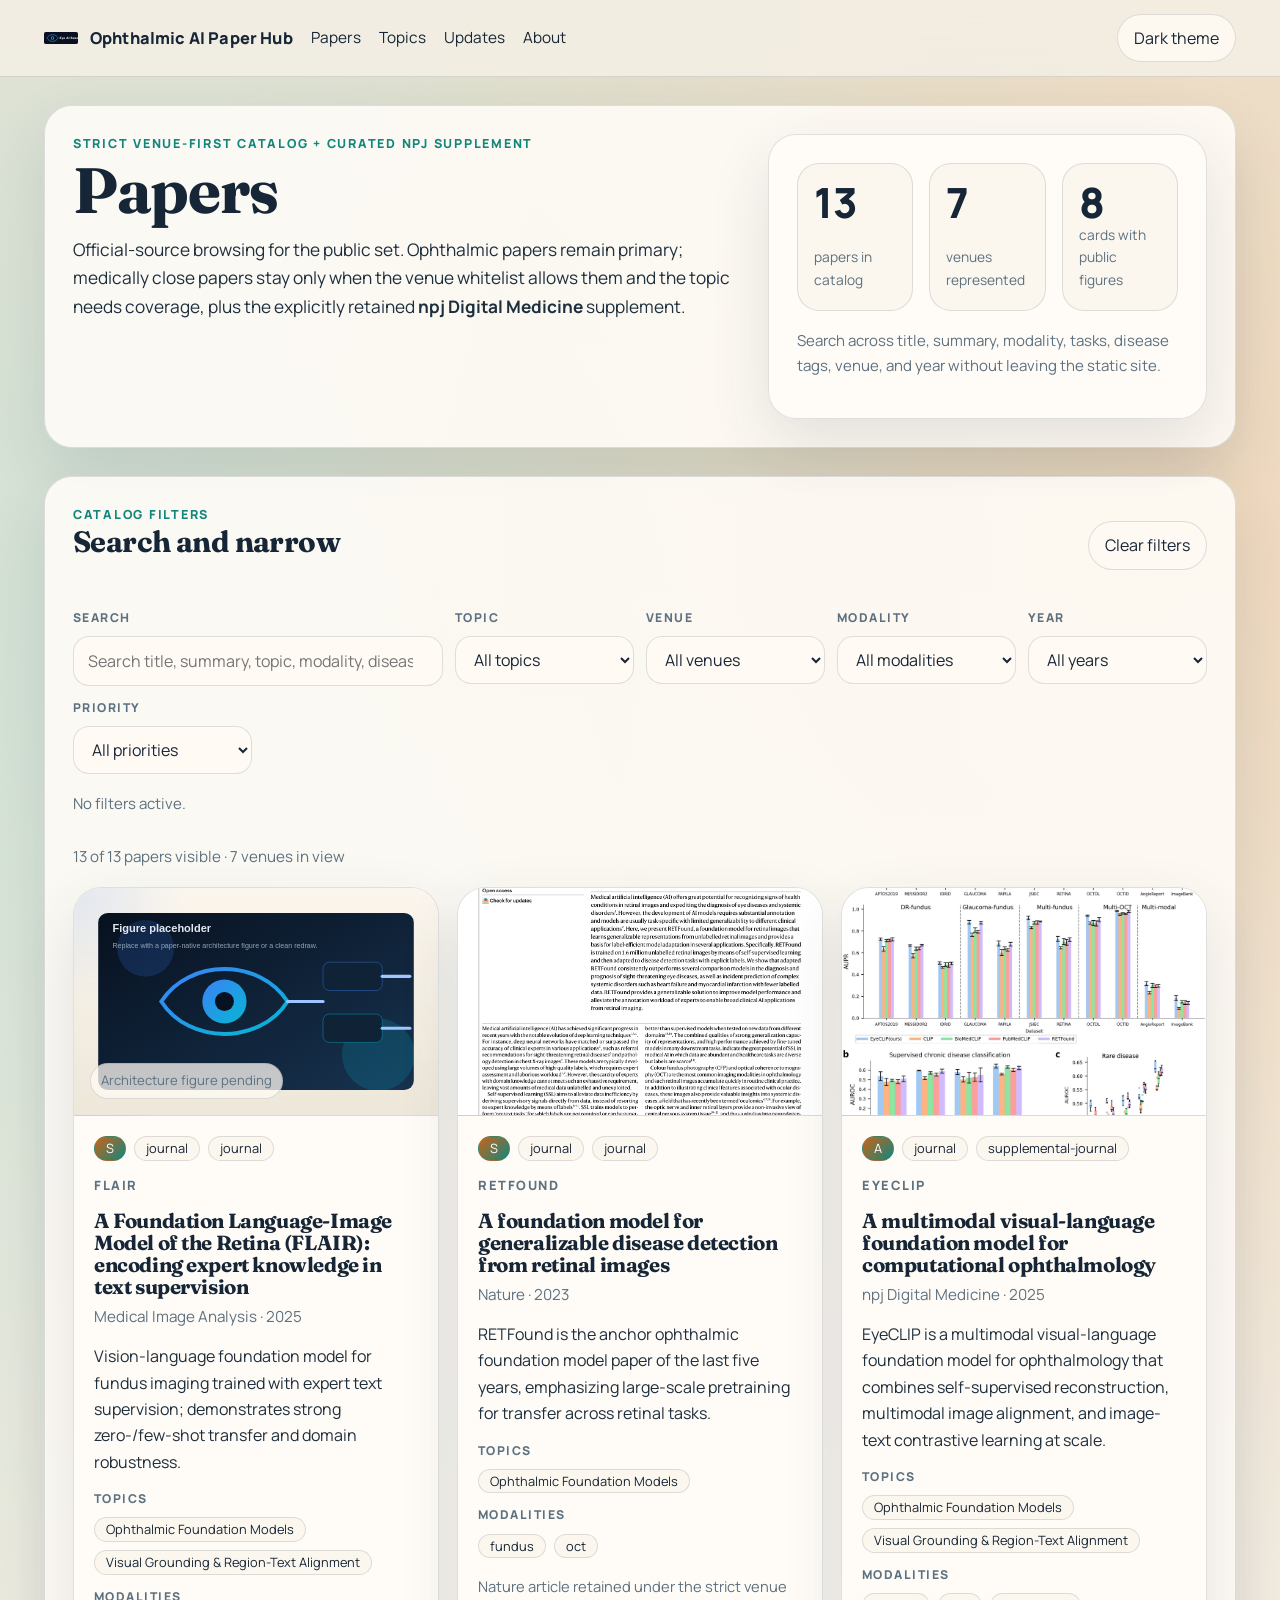
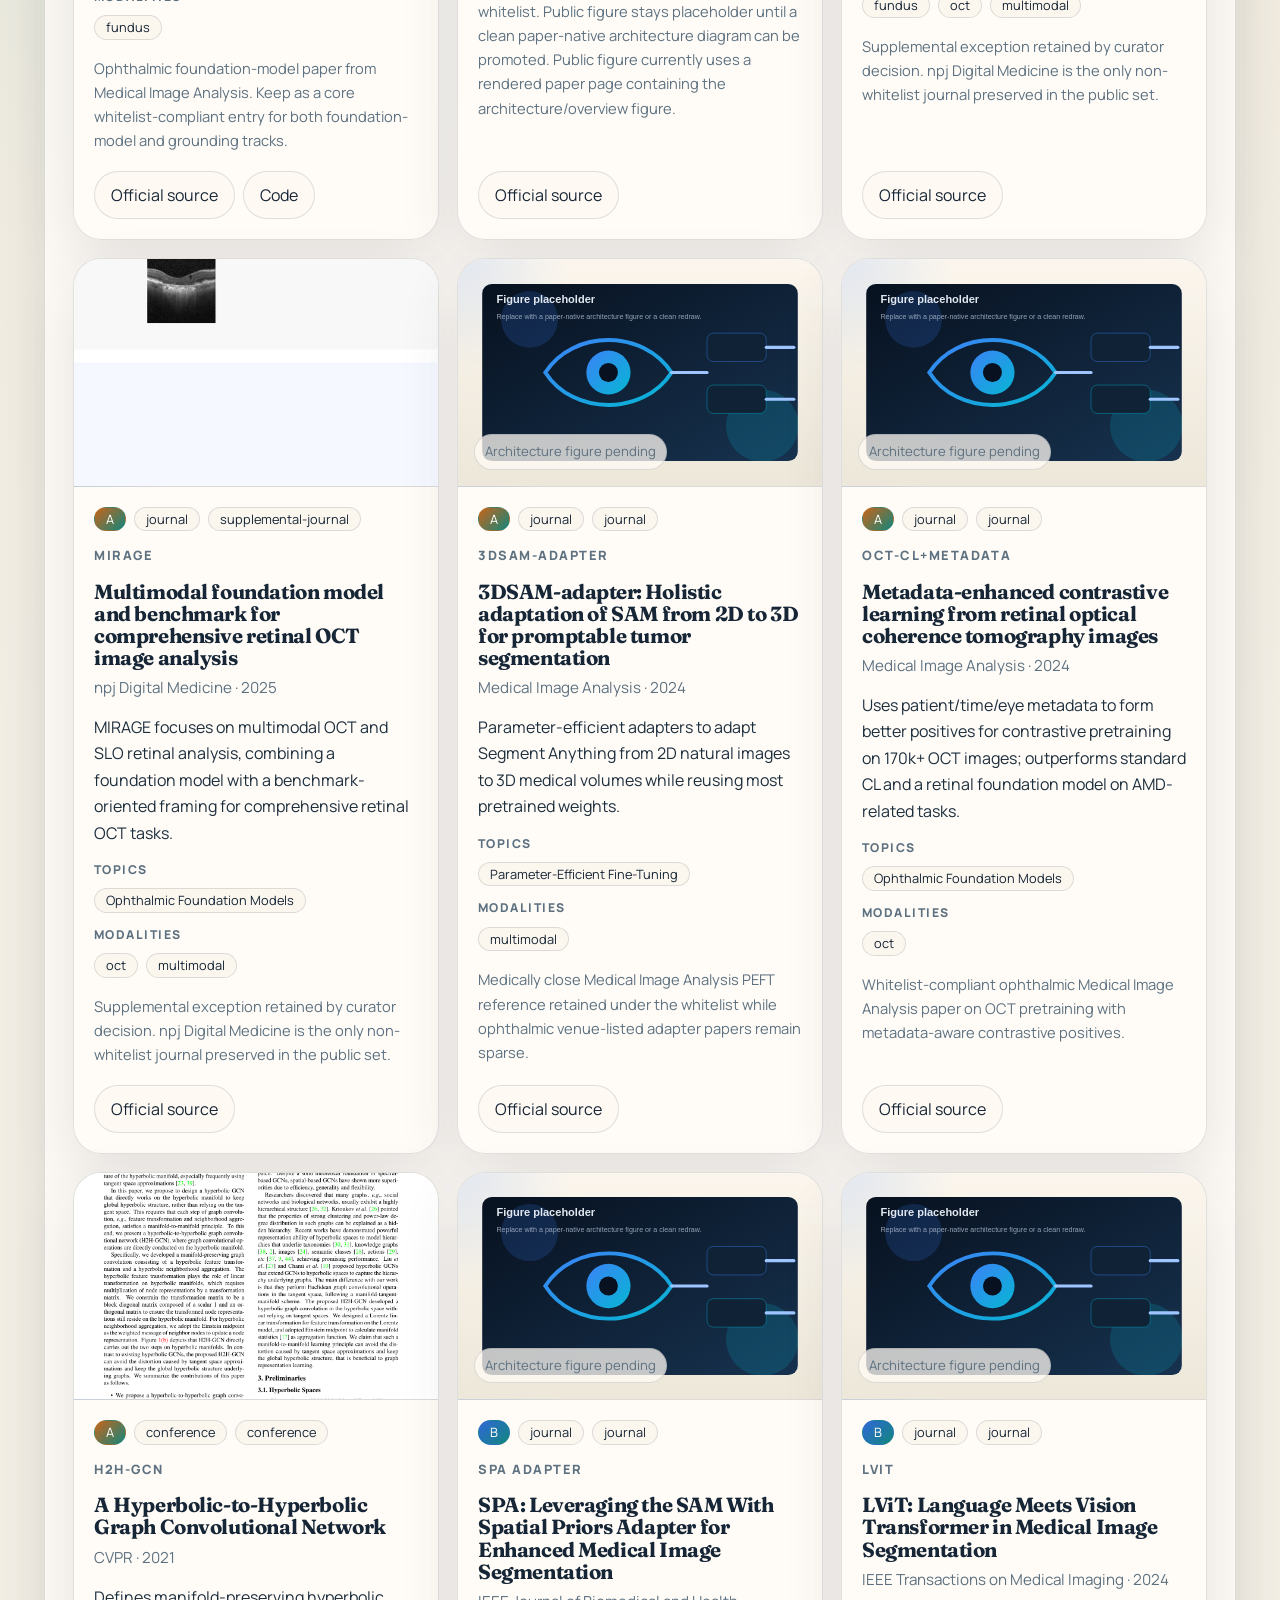
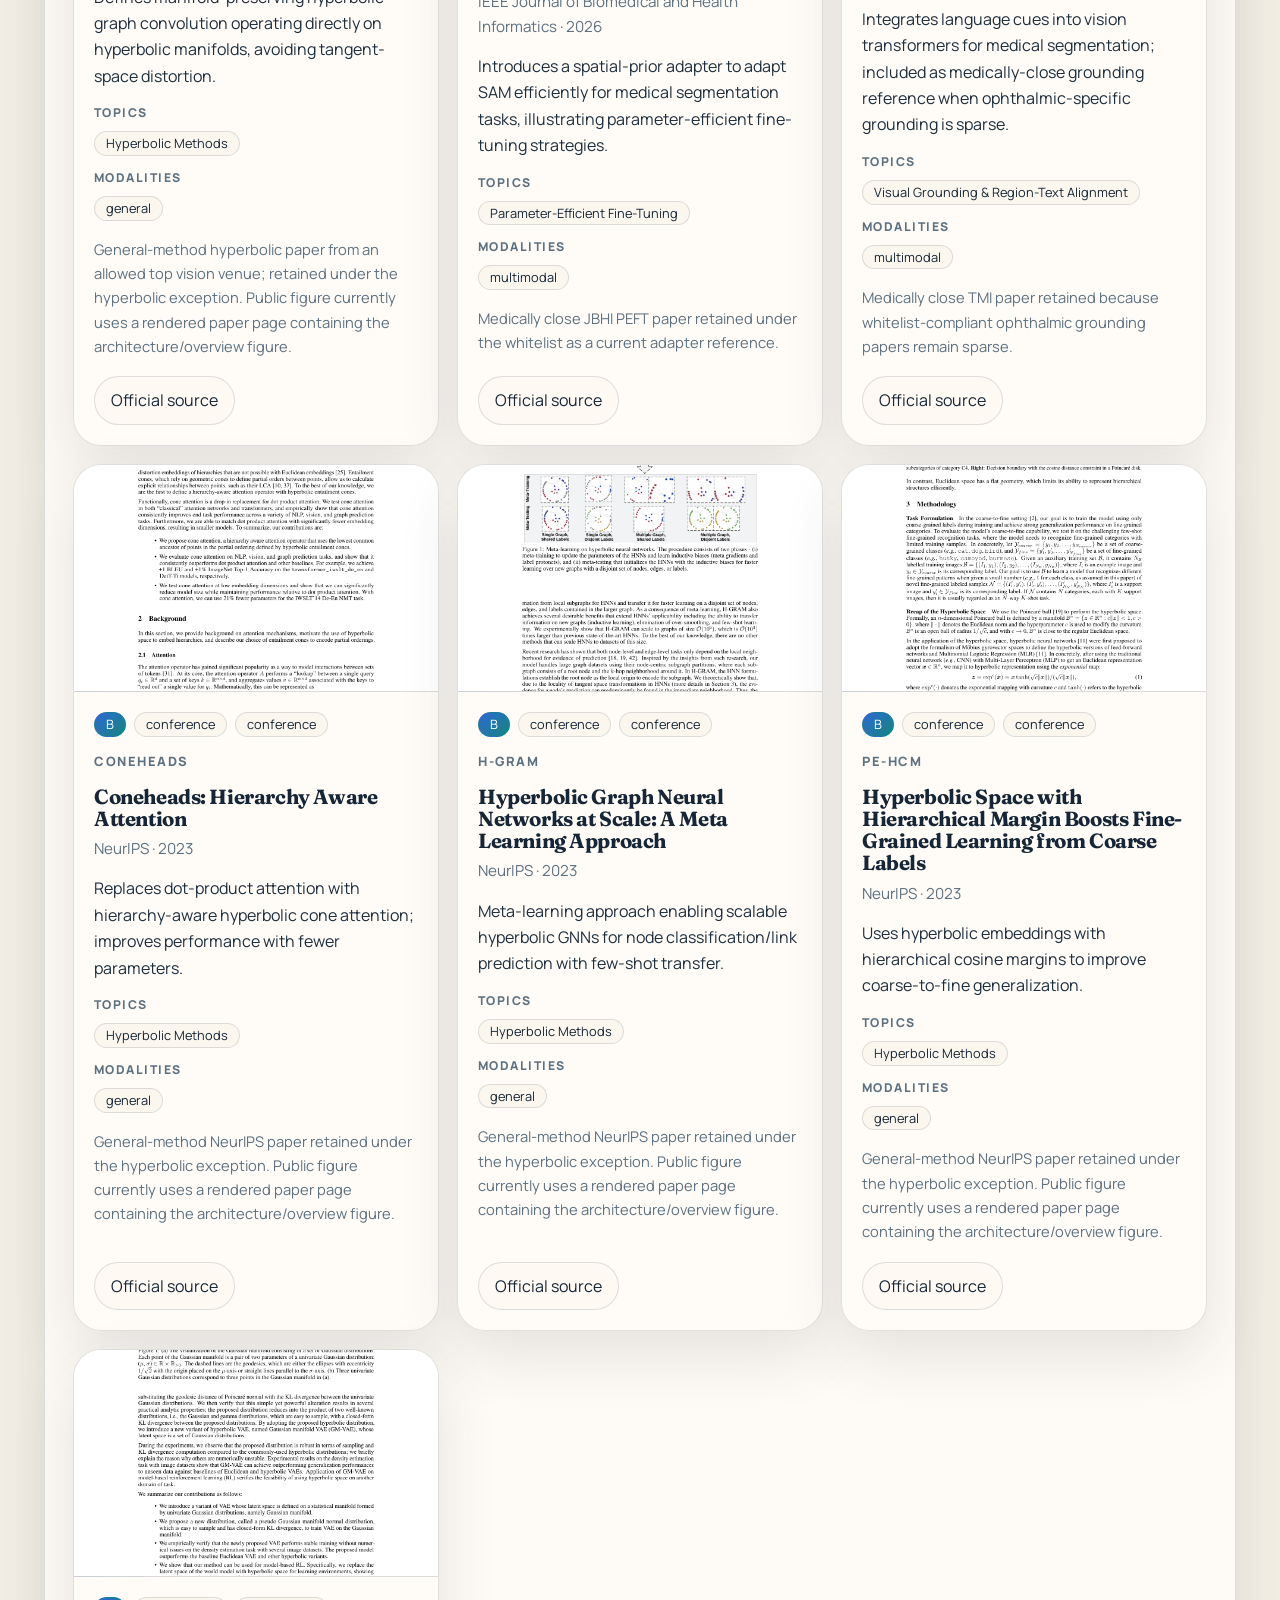
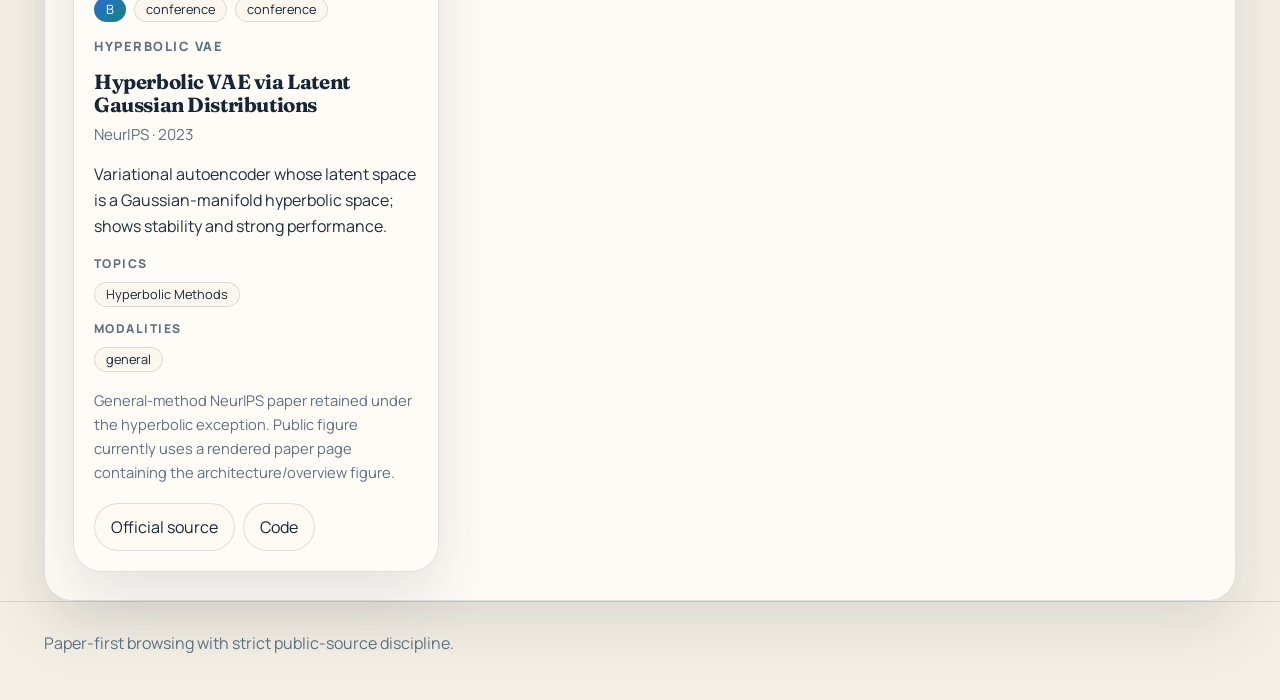
==== commit 123d376e: "Retain npj supplement and finalize public library" ====
--- a/papers/index.html
+++ b/papers/index.html
@@ -25,9 +25,9 @@
 <main class="container" id="papers-page">
   <section class="section page-banner">
     <div>
-      <p class="eyebrow">Strict venue-first catalog</p>
+      <p class="eyebrow">Strict venue-first catalog + curated npj supplement</p>
       <h1>Papers</h1>
-      <p class="lead">Official-source browsing for the public set. Ophthalmic papers remain primary; medically close papers stay only when the venue whitelist allows them and the topic needs coverage.</p>
+      <p class="lead">Official-source browsing for the public set. Ophthalmic papers remain primary; medically close papers stay only when the venue whitelist allows them and the topic needs coverage, plus the explicitly retained <strong>npj Digital Medicine</strong> supplement.</p>
     </div>
     <aside class="hero-card page-banner-panel">
       <div class="metric-grid">
